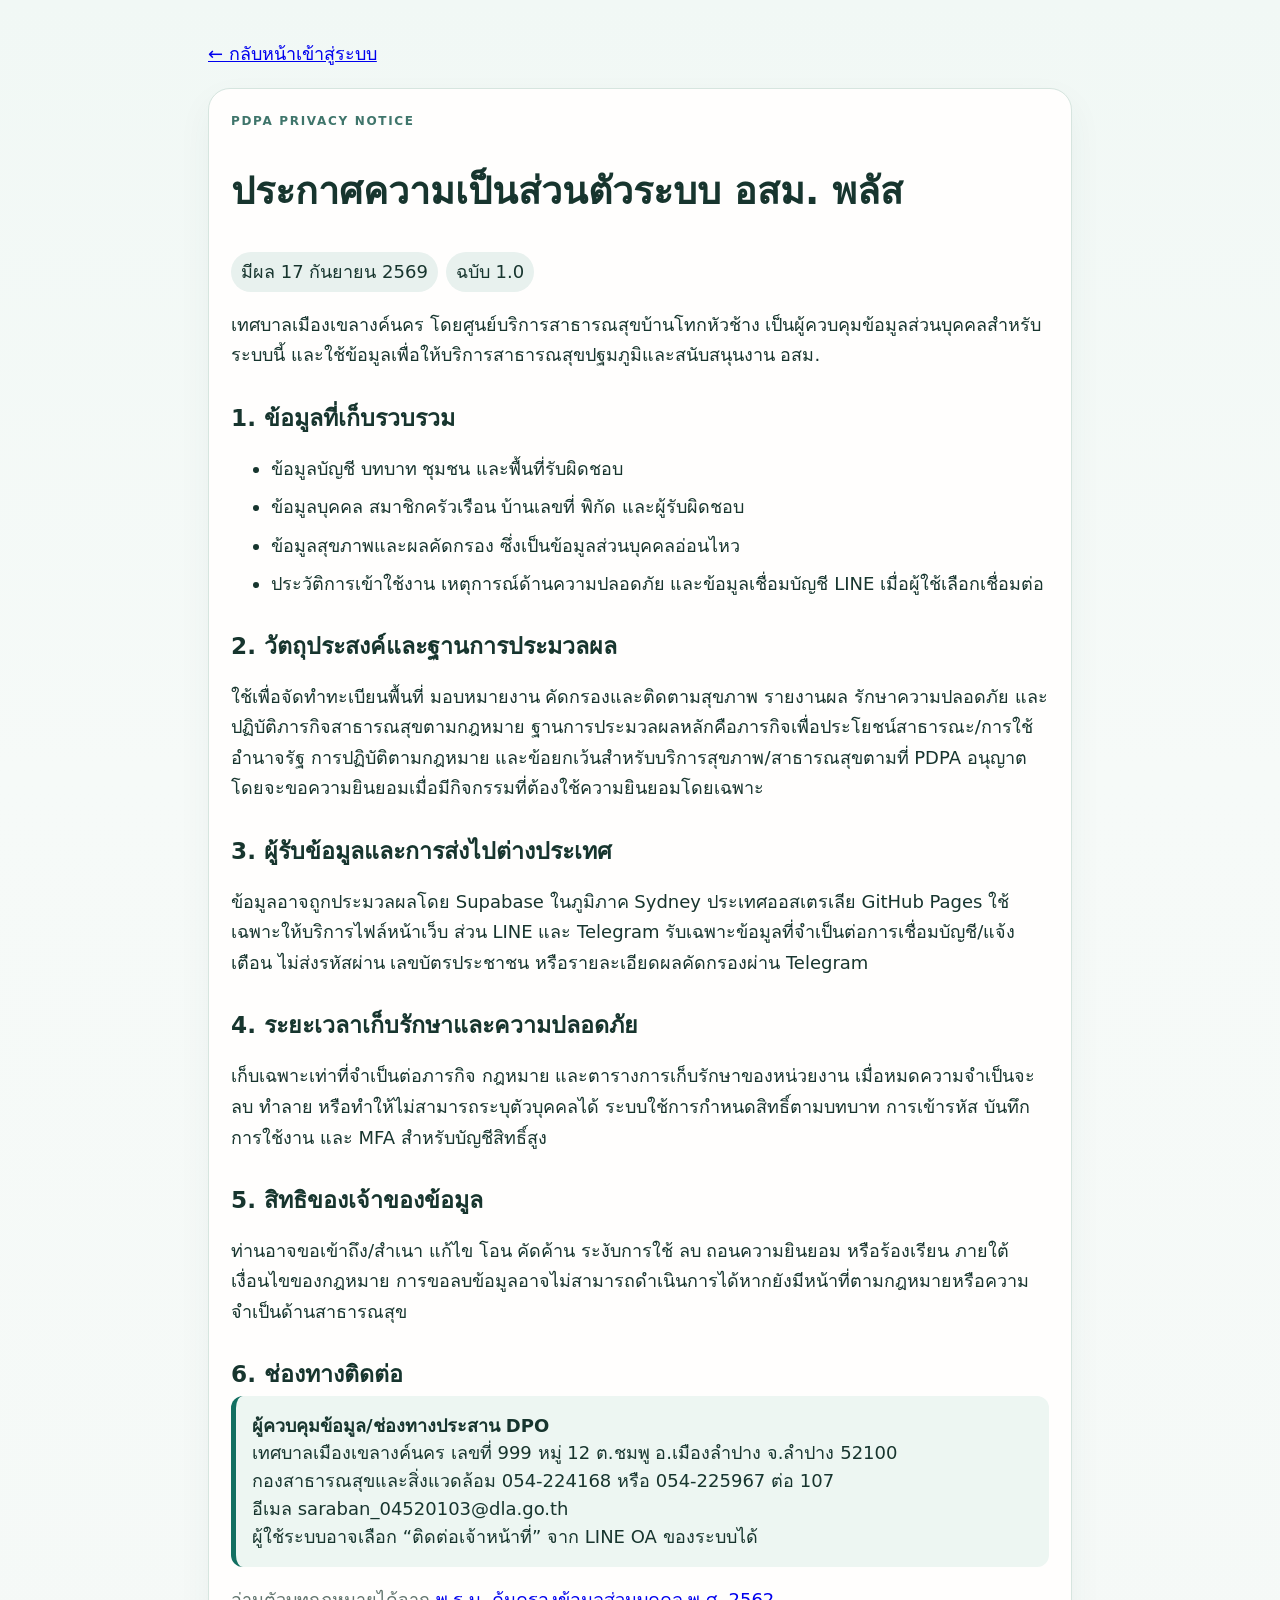
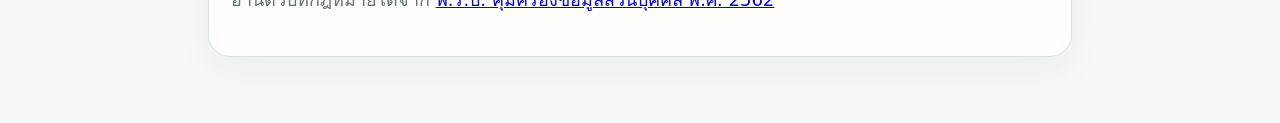
==== privacy.html @ ad9426ee "Harden privileged access and publish PDPA notice" ====
<!doctype html>
<html lang="th">
<head>
  <meta charset="utf-8">
  <meta name="viewport" content="width=device-width,initial-scale=1">
  <meta name="theme-color" content="#f4f7f5">
  <meta http-equiv="Content-Security-Policy" content="default-src 'self'; base-uri 'self'; object-src 'none'; frame-ancestors 'none'; form-action 'self'; style-src 'self' 'unsafe-inline'; img-src 'self' data:; connect-src 'none'">
  <title>ประกาศความเป็นส่วนตัว | อสม. พลัส</title>
  <link rel="stylesheet" href="./style.css?v=2.0.45">
  <style>
    .privacy-page{max-width:900px;margin:0 auto}.privacy-page h1{font-size:clamp(1.6rem,5vw,2.35rem)}.privacy-page h2{margin-top:1.8rem}.privacy-page li{margin:.55rem 0;line-height:1.65}.privacy-page p{line-height:1.7}.privacy-meta{display:flex;gap:8px;flex-wrap:wrap}.privacy-meta span{background:#e8f1ee;border-radius:999px;padding:6px 10px}.privacy-contact{background:#edf6f2;border-left:5px solid #126f61;padding:16px;border-radius:12px}.privacy-back{display:inline-block;margin:12px 0 20px}
  </style>
</head>
<body>
  <main class="shell privacy-page">
    <a class="privacy-back" href="./">← กลับหน้าเข้าสู่ระบบ</a>
    <article class="card">
      <p class="eyebrow">PDPA PRIVACY NOTICE</p>
      <h1>ประกาศความเป็นส่วนตัวระบบ อสม. พลัส</h1>
      <div class="privacy-meta"><span>มีผล 17 กันยายน 2569</span><span>ฉบับ 1.0</span></div>
      <p>เทศบาลเมืองเขลางค์นคร โดยศูนย์บริการสาธารณสุขบ้านโทกหัวช้าง เป็นผู้ควบคุมข้อมูลส่วนบุคคลสำหรับระบบนี้ และใช้ข้อมูลเพื่อให้บริการสาธารณสุขปฐมภูมิและสนับสนุนงาน อสม.</p>

      <h2>1. ข้อมูลที่เก็บรวบรวม</h2>
      <ul><li>ข้อมูลบัญชี บทบาท ชุมชน และพื้นที่รับผิดชอบ</li><li>ข้อมูลบุคคล สมาชิกครัวเรือน บ้านเลขที่ พิกัด และผู้รับผิดชอบ</li><li>ข้อมูลสุขภาพและผลคัดกรอง ซึ่งเป็นข้อมูลส่วนบุคคลอ่อนไหว</li><li>ประวัติการเข้าใช้งาน เหตุการณ์ด้านความปลอดภัย และข้อมูลเชื่อมบัญชี LINE เมื่อผู้ใช้เลือกเชื่อมต่อ</li></ul>

      <h2>2. วัตถุประสงค์และฐานการประมวลผล</h2>
      <p>ใช้เพื่อจัดทำทะเบียนพื้นที่ มอบหมายงาน คัดกรองและติดตามสุขภาพ รายงานผล รักษาความปลอดภัย และปฏิบัติภารกิจสาธารณสุขตามกฎหมาย ฐานการประมวลผลหลักคือภารกิจเพื่อประโยชน์สาธารณะ/การใช้อำนาจรัฐ การปฏิบัติตามกฎหมาย และข้อยกเว้นสำหรับบริการสุขภาพ/สาธารณสุขตามที่ PDPA อนุญาต โดยจะขอความยินยอมเมื่อมีกิจกรรมที่ต้องใช้ความยินยอมโดยเฉพาะ</p>

      <h2>3. ผู้รับข้อมูลและการส่งไปต่างประเทศ</h2>
      <p>ข้อมูลอาจถูกประมวลผลโดย Supabase ในภูมิภาค Sydney ประเทศออสเตรเลีย GitHub Pages ใช้เฉพาะให้บริการไฟล์หน้าเว็บ ส่วน LINE และ Telegram รับเฉพาะข้อมูลที่จำเป็นต่อการเชื่อมบัญชี/แจ้งเตือน ไม่ส่งรหัสผ่าน เลขบัตรประชาชน หรือรายละเอียดผลคัดกรองผ่าน Telegram</p>

      <h2>4. ระยะเวลาเก็บรักษาและความปลอดภัย</h2>
      <p>เก็บเฉพาะเท่าที่จำเป็นต่อภารกิจ กฎหมาย และตารางการเก็บรักษาของหน่วยงาน เมื่อหมดความจำเป็นจะลบ ทำลาย หรือทำให้ไม่สามารถระบุตัวบุคคลได้ ระบบใช้การกำหนดสิทธิ์ตามบทบาท การเข้ารหัส บันทึกการใช้งาน และ MFA สำหรับบัญชีสิทธิ์สูง</p>

      <h2>5. สิทธิของเจ้าของข้อมูล</h2>
      <p>ท่านอาจขอเข้าถึง/สำเนา แก้ไข โอน คัดค้าน ระงับการใช้ ลบ ถอนความยินยอม หรือร้องเรียน ภายใต้เงื่อนไขของกฎหมาย การขอลบข้อมูลอาจไม่สามารถดำเนินการได้หากยังมีหน้าที่ตามกฎหมายหรือความจำเป็นด้านสาธารณสุข</p>

      <h2>6. ช่องทางติดต่อ</h2>
      <div class="privacy-contact"><strong>ผู้ควบคุมข้อมูล/ช่องทางประสาน DPO</strong><br>เทศบาลเมืองเขลางค์นคร เลขที่ 999 หมู่ 12 ต.ชมพู อ.เมืองลำปาง จ.ลำปาง 52100<br>กองสาธารณสุขและสิ่งแวดล้อม 054-224168 หรือ 054-225967 ต่อ 107<br>อีเมล saraban_04520103@dla.go.th<br>ผู้ใช้ระบบอาจเลือก “ติดต่อเจ้าหน้าที่” จาก LINE OA ของระบบได้</div>
      <p class="muted">อ่านตัวบทกฎหมายได้จาก <a href="https://ratchakitcha.soc.go.th/documents/17082307.pdf" rel="noopener noreferrer" target="_blank">พ.ร.บ. คุ้มครองข้อมูลส่วนบุคคล พ.ศ. 2562</a></p>
    </article>
  </main>
</body>
</html>
---- style.css ----
[hidden]{display:none!important}
.health-community-focus span{display:grid;gap:2px}.health-community-focus small{font-size:.7rem;color:#5f756f}
:root{font-family:Inter,system-ui,-apple-system,BlinkMacSystemFont,'Segoe UI',sans-serif;color:#17312d;background:#f2f6f4}*{box-sizing:border-box}body{margin:0;background:linear-gradient(180deg,#eef6f2,#f7f8f6 38%,#edf3f0);min-height:100vh}.shell{max-width:1180px;margin:auto;padding:28px 18px 48px}.topbar,.welcome,.section-head{display:flex;justify-content:space-between;align-items:center;gap:18px}.topbar{margin-bottom:24px}.topbar h1,.card h2{margin:.2rem 0}.sub,.muted{color:#62736f}.eyebrow{font-size:.75rem;letter-spacing:.14em;font-weight:800;color:#3f756b;margin:0}.card{background:#ffffffd9;border:1px solid #dce7e2;border-radius:22px;box-shadow:0 14px 35px #2b50450d;padding:22px;margin-bottom:18px}.auth-card{max-width:560px;margin:9vh auto 0;display:grid;gap:22px}label{display:grid;gap:7px;font-weight:700;margin-bottom:14px}input{width:100%;padding:12px 14px;border:1px solid #cbdad4;border-radius:12px;font:inherit;background:white}.primary,.secondary{border:0;border-radius:12px;padding:11px 16px;font:inherit;font-weight:800;cursor:pointer}.primary{background:#126f61;color:white}.secondary{background:#e8f0ed;color:#20463f}.error{color:#a53f32;min-height:1.2em}.badge{display:inline-flex;align-items:center;border-radius:999px;padding:6px 10px;background:#e4f1ed;color:#176557;font-size:.82rem;font-weight:800}.stats{display:grid;grid-template-columns:repeat(6,minmax(0,1fr));gap:12px;margin:18px 0}.stat{background:white;border:1px solid #dce7e2;border-radius:18px;padding:17px}.stat small{display:block;color:#70817d;margin-top:6px}.stat strong{display:block;font-size:1.7rem;margin-top:6px}.table-wrap{overflow:auto}table{width:100%;border-collapse:collapse}th,td{text-align:left;padding:12px 10px;border-bottom:1px solid #e8efec;white-space:nowrap}th{font-size:.78rem;color:#667a74;text-transform:uppercase}.privacy-note{margin-top:18px;padding:16px 18px;background:#e8f1ee;border-radius:16px;color:#355b53}.good{color:#176557}.warn{color:#946113}.bad{color:#a53f32}code{background:#dbe9e4;padding:2px 5px;border-radius:6px}@media(max-width:900px){.stats{grid-template-columns:repeat(3,1fr)}}@media(max-width:640px){.shell{padding:18px 12px}.topbar,.welcome,.section-head{align-items:flex-start;flex-direction:column}.stats{grid-template-columns:repeat(2,1fr)}.stat strong{font-size:1.35rem}}
.top-actions,.form-actions{display:flex;gap:.7rem;align-items:center;flex-wrap:wrap}.form-actions{justify-content:flex-end}

/* Health module form: keeps the compact portal layout while allowing clinical input. */
.form-grid{display:grid;grid-template-columns:repeat(3,minmax(0,1fr));gap:0 14px;margin:18px 0}.form-grid .full{grid-column:1/-1}.form-grid select{width:100%;padding:12px 14px;border:1px solid #cbdad4;border-radius:12px;font:inherit;background:#fff}.form-grid label:has(input[type="checkbox"]){display:flex;align-items:center;gap:8px;padding-top:8px}.form-grid input[type="checkbox"]{width:auto;accent-color:#126f61}@media(max-width:760px){.form-grid{grid-template-columns:repeat(2,minmax(0,1fr))}}@media(max-width:480px){.form-grid{grid-template-columns:1fr}.form-grid .full{grid-column:auto}}


/* v1.7.1 responsive portal */
.portal-nav{display:flex;gap:8px;margin:14px 0 18px;overflow:auto;padding:2px 0 5px;scrollbar-width:thin}.portal-nav button{flex:0 0 auto;border:1px solid #d4e2dd;background:#fff;color:#47645e;border-radius:999px;padding:10px 16px;font:inherit;font-weight:800;min-height:44px;cursor:pointer}.portal-nav button.active{background:#126f61;color:#fff;border-color:#126f61}.portal-nav button[hidden]{display:none!important}.table-wrap{-webkit-overflow-scrolling:touch;overscroll-behavior-inline:contain}.table-wrap table{min-width:650px}.top-actions button{min-height:44px}
@media(max-width:640px){body{background:#f2f6f4}.shell{padding:0 10px max(28px,env(safe-area-inset-bottom))}.topbar{position:sticky;top:0;z-index:20;margin:0 -10px 12px;padding:12px 12px 10px;background:#f7faf8f2;backdrop-filter:blur(10px);border-bottom:1px solid #dce7e2;display:grid;grid-template-columns:1fr auto;align-items:center}.topbar>div:first-child{min-width:0}.topbar .eyebrow,.topbar .sub{display:none}.topbar h1{font-size:1rem;white-space:nowrap;overflow:hidden;text-overflow:ellipsis;max-width:60vw}.top-actions{gap:6px;flex-wrap:nowrap}.top-actions button{font-size:.76rem;padding:8px 10px}.auth-card{margin:7vh auto 0;padding:20px 16px;border-radius:18px}.card{padding:16px 13px;border-radius:15px;margin-bottom:12px}.welcome{padding:15px 14px;gap:10px}.welcome h2{font-size:1.08rem}.welcome .eyebrow{font-size:.65rem}.badge{font-size:.72rem;padding:5px 8px}.portal-nav{position:sticky;top:63px;z-index:15;background:#f2f6f4f2;margin:0 -10px 12px;padding:8px 10px;backdrop-filter:blur(8px)}.portal-nav button{padding:9px 14px;font-size:.82rem}.stats{grid-template-columns:repeat(2,minmax(0,1fr));gap:8px;margin:10px 0 12px}.stat{padding:13px 11px;border-radius:13px;min-width:0}.stat small{font-size:.72rem;line-height:1.3}.stat strong{font-size:1.35rem}.section-head{gap:9px}.section-head h2{font-size:1.05rem}.table-wrap{margin:0 -3px}.table-wrap table{min-width:610px;font-size:.8rem}.table-wrap th,.table-wrap td{padding:10px 9px}.table-wrap th:first-child,.table-wrap td:first-child{position:sticky;left:0;background:#fff;z-index:1}.table-wrap th:first-child{background:#f7faf8;z-index:2}.privacy-note{font-size:.78rem;padding:12px;margin-top:12px}.form-actions{display:grid;grid-template-columns:1fr 1fr}.form-actions button{width:100%;min-height:44px}}
@media(max-width:380px){.stats{grid-template-columns:1fr}.topbar h1{max-width:50vw}.top-actions #change-password{font-size:0}.top-actions #change-password::after{content:'รหัส';font-size:.76rem}}


/* v1.8 Health Work Center */
.health-center{overflow:visible}.compact-stats{grid-template-columns:repeat(5,minmax(0,1fr));margin-bottom:12px}.life-stage-grid{display:grid;grid-template-columns:repeat(5,minmax(0,1fr));gap:8px;margin:0 0 16px}.life-chip{display:flex;align-items:center;justify-content:space-between;gap:8px;background:#f5f9f7;border:1px solid #dce7e2;border-radius:13px;padding:10px 12px;font-size:.82rem}.life-chip strong{font-size:1.05rem}.health-toolbar{display:grid;grid-template-columns:1.3fr 1fr 1.2fr;gap:10px;align-items:end;margin:12px 0}.health-toolbar label{margin:0}.health-toolbar select{width:100%;padding:11px 12px;border:1px solid #cbdad4;border-radius:12px;background:white;font:inherit}.health-search input{min-width:0}.health-table td small{display:block;color:#71817d;margin-top:3px}.row-open{border:1px solid #cdded8;background:#eef5f2;color:#185b50;border-radius:10px;padding:8px 11px;font:inherit;font-weight:800;cursor:pointer}.nested-card{border:1px solid #dce7e2;background:#f9fbfa;border-radius:18px;padding:16px;margin-top:16px}.nested-card h3{margin:.15rem 0}.person-summary{color:#435d57;line-height:1.55;margin-top:6px}.check-label{display:flex!important;align-items:center;gap:8px;padding:10px 0;margin:0!important}.clinical-note{font-size:.82rem;line-height:1.5;color:#6f5b30;background:#fff8e8;border:1px solid #f0ddb0;border-radius:12px;padding:11px 13px}.notice{padding:12px 14px;border-radius:12px;background:#edf7f3;border:1px solid #cde6dd;margin:12px 0;line-height:1.5}
@media(max-width:900px){.compact-stats{grid-template-columns:repeat(3,1fr)}.life-stage-grid{grid-template-columns:repeat(3,1fr)}.health-toolbar{grid-template-columns:1fr 1fr}.health-search{grid-column:1/-1}}
@media(max-width:640px){.compact-stats{grid-template-columns:repeat(2,1fr)}.life-stage-grid{grid-template-columns:repeat(2,1fr)}.health-toolbar{grid-template-columns:1fr}.health-search{grid-column:auto}.nested-card{padding:13px 11px;border-radius:14px}.health-table{min-width:720px!important}.health-center .section-head>button{width:100%;min-height:44px}.person-summary{font-size:.86rem}}


/* v1.8.1 Smart NCD mobile screening */
.ncd-mobile-card{padding:0;overflow:visible}.ncd-person-head{padding:16px 16px 10px;border-bottom:1px solid #e2ebe7;background:#fff;border-radius:18px 18px 0 0}.ncd-person-summary{display:grid;gap:3px;margin-top:4px}.ncd-person-summary strong{font-size:1.15rem;color:#17312d}.ncd-person-summary span{font-size:.86rem;color:#61736d}.ncd-history-banner{display:grid;grid-template-columns:1fr 1fr;gap:10px;padding:12px 16px;background:#f7faf8;border-bottom:1px solid #e2ebe7}.ncd-history-banner>div{display:grid;gap:6px}.ncd-history-banner strong{font-size:.78rem;color:#5f716b}.ncd-history-banner span{font-size:.88rem}.history-chip-row{display:flex;gap:6px;flex-wrap:wrap}.history-chip{display:inline-flex;padding:5px 9px;border-radius:999px;background:#e9f1ee;color:#315a52;font-size:.76rem;font-weight:800}.history-chip.danger{background:#fde9e6;color:#a53f32}.previous-values-grid{display:grid;grid-template-columns:repeat(6,minmax(0,1fr));gap:8px;padding:12px 16px;background:#fff}.previous-values-grid>div{display:grid;gap:3px;padding:9px 10px;border:1px solid #e0e9e5;border-radius:12px;background:#fbfdfc}.previous-values-grid span{font-size:.7rem;color:#74837f}.previous-values-grid strong{font-size:.95rem}.ncd-form-mobile{display:grid;gap:12px;padding:14px 16px 18px;background:#f6f9f7;border-radius:0 0 18px 18px}.screen-section{background:#fff;border:1px solid #dfe9e5;border-radius:16px;padding:14px}.screen-section h4{margin:0 0 12px;font-size:1rem}.screen-grid{display:grid;gap:10px}.screen-grid.two{grid-template-columns:1fr 1fr}.screen-section label{margin:0}.screen-section input,.screen-section select{min-height:48px}.measurement-grid{display:grid;grid-template-columns:repeat(3,minmax(0,1fr));gap:10px}.measurement-grid label{display:grid;gap:6px}.measurement-grid label>span{font-size:.8rem;color:#5e6f6a}.measure-input{display:grid;grid-template-columns:1fr auto;align-items:center;border:1.5px solid #c7d8d2;border-radius:13px;background:#fff;overflow:hidden}.measure-input input{border:0!important;border-radius:0!important;font-size:1.35rem;font-weight:800;text-align:center;padding:12px 8px;min-width:0}.measure-input b{padding:0 10px;font-size:.72rem;color:#63756f}.danger-toggle{display:flex!important;align-items:flex-start;gap:9px;margin-top:10px!important;padding:11px;border-radius:12px;background:#fff5f3;border:1px solid #f3c8c1;line-height:1.35}.danger-toggle input{width:22px!important;height:22px!important;min-height:auto!important;margin-top:1px}.behavior-card{display:grid;gap:9px;padding:12px 0;border-top:1px dashed #d8e3df}.behavior-card:first-of-type{border-top:0;padding-top:0}.behavior-title{display:flex;justify-content:space-between;gap:10px;align-items:center}.behavior-title small{color:#778781;text-align:right}.segmented{display:grid;grid-template-columns:1fr 1fr;gap:8px}.segmented label{position:relative}.segmented input{position:absolute;opacity:0;pointer-events:none}.segmented span{display:flex;align-items:center;justify-content:center;min-height:48px;border:1.5px solid #c9d9d4;border-radius:13px;background:#f9fbfa;font-weight:800;cursor:pointer}.segmented input:checked+span{background:#126f61;color:#fff;border-color:#126f61;box-shadow:0 4px 12px #126f6124}.frequency-panel{display:grid!important;gap:6px;margin-top:2px!important;padding:10px;background:#fff8df;border:1px solid #efdca2;border-radius:12px}.frequency-panel[hidden]{display:none!important}.live-preview-section{background:#f1f8f5}.live-preview-grid{display:grid;grid-template-columns:repeat(3,1fr);gap:8px}.live-preview-grid>div{display:grid;gap:4px;text-align:center;padding:10px;background:#fff;border-radius:12px;border:1px solid #d7e5df}.live-preview-grid span{font-size:.72rem;color:#6f7f7a}.live-preview-grid strong{font-size:.95rem}.note-field{display:grid!important;gap:7px}.ncd-submit-bar{position:sticky;bottom:max(8px,env(safe-area-inset-bottom));z-index:12;display:grid;gap:4px;padding:8px;background:#f6f9f7e8;backdrop-filter:blur(8px);border-radius:14px}.ncd-submit-bar .primary{min-height:52px;font-size:1rem;box-shadow:0 8px 24px #126f6133}.ncd-submit-bar .error{margin:0;text-align:center;font-size:.82rem}
@media(max-width:760px){.previous-values-grid{grid-template-columns:repeat(3,1fr)}.measurement-grid{grid-template-columns:repeat(2,1fr)}.screen-grid.two{grid-template-columns:1fr}.ncd-history-banner{grid-template-columns:1fr}.ncd-person-head{position:sticky;top:111px;z-index:11;box-shadow:0 5px 14px #17312d0d}.ncd-person-head>button{min-height:44px}.ncd-form-mobile{padding:10px 8px 18px;margin:0}.screen-section{padding:12px 10px;border-radius:14px}.behavior-title{align-items:flex-start;flex-direction:column}.behavior-title small{text-align:left}.measure-input input{font-size:1.25rem}.clinical-note{font-size:.76rem}}
@media(max-width:390px){.previous-values-grid{grid-template-columns:repeat(2,1fr)}.measurement-grid{grid-template-columns:1fr 1fr}.measure-input input{font-size:1.15rem;padding:11px 5px}.measure-input b{padding:0 7px}}


/* v1.8.1 mobile-first NCD screening – source format aligned with j-report NCD export */
.ncd-screen-head{padding-bottom:10px;border-bottom:1px solid #e4ece8}.condition-badges{display:flex;gap:6px;flex-wrap:wrap;margin-top:8px}.condition-badge{display:inline-flex;align-items:center;min-height:30px;padding:5px 10px;border-radius:999px;font-size:.76rem;font-weight:850;background:#eaf3ef;color:#2f6258}.condition-badge.disease{background:#fee9e6;color:#9f3d31}.condition-badge.clear{background:#e7f6ef;color:#176557}.previous-screen-card{margin:12px 0;padding:13px;border:1px solid #d9e6e1;border-radius:15px;background:linear-gradient(180deg,#fbfdfc,#f4f9f7)}.previous-head{display:flex;justify-content:space-between;align-items:center;gap:10px;margin-bottom:10px}.previous-head>div{display:grid;gap:2px}.previous-label{font-size:.72rem;color:#687b75;font-weight:800}.previous-head strong{font-size:.92rem}.source-pill{display:inline-flex;padding:5px 9px;border-radius:999px;background:#e4efeb;color:#355d55;font-size:.7rem;font-weight:800;text-align:center}.previous-grid{display:grid;grid-template-columns:repeat(6,minmax(0,1fr));gap:7px}.previous-grid>div{display:grid;gap:3px;min-width:0;padding:9px 8px;border-radius:11px;background:#fff;border:1px solid #e3ece8}.previous-grid small{font-size:.66rem;color:#74847f}.previous-grid strong{font-size:.9rem;white-space:nowrap}.previous-behavior{margin:9px 0 0;padding-top:8px;border-top:1px dashed #d4e1dc;color:#5a6f68;font-size:.76rem;line-height:1.5}.ncd-mobile-form{display:grid;gap:12px}.ncd-form-section{background:#fff;border:1px solid #dfe9e5;border-radius:16px;padding:14px}.ncd-section-title{display:flex;gap:10px;align-items:flex-start;margin-bottom:13px}.ncd-section-title>span{display:inline-flex;align-items:center;justify-content:center;flex:0 0 28px;width:28px;height:28px;border-radius:50%;background:#126f61;color:#fff;font-size:.8rem;font-weight:900}.ncd-section-title>div{display:grid;gap:2px}.ncd-section-title strong{font-size:.98rem}.ncd-section-title small{font-size:.72rem;color:#74847f;line-height:1.35}.screen-date{max-width:220px}.ncd-mobile-form input,.ncd-mobile-form select{min-height:48px}.measure-grid{display:grid;grid-template-columns:repeat(3,minmax(0,1fr));gap:9px;margin-bottom:12px}.measure-card{display:grid!important;gap:5px;margin:0!important;padding:10px;border:1px solid #d7e4df;border-radius:13px;background:#fbfdfc}.measure-card>span{display:flex;justify-content:space-between;gap:5px;color:#47615a;font-size:.78rem}.measure-card>span small{font-weight:700;color:#83918d}.measure-card input{border:0;border-bottom:2px solid #cbdcd6;border-radius:0;background:transparent;padding:7px 3px;font-size:1.4rem;font-weight:850;text-align:center;min-width:0}.measure-card input:focus{outline:none;border-bottom-color:#126f61}.measure-card.bp-card{background:#fff9f8}.measure-card.glucose-card{background:#f6fcf9}.old-hint{min-height:1em;color:#71827d;font-size:.66rem;line-height:1.25}.choice-field,.behavior-card{border:1px solid #dce7e3;border-radius:14px;padding:12px;margin:0 0 10px;background:#fbfdfc}.choice-field legend,.behavior-card legend{padding:0 4px;font-size:.82rem;font-weight:800;color:#344f48}.choice-pills{display:grid;grid-template-columns:1fr 1fr;gap:8px}.choice-pills label{position:relative;margin:0}.choice-pills input{position:absolute;opacity:0;pointer-events:none}.choice-pills span{display:flex;align-items:center;justify-content:center;min-height:50px;border:1.5px solid #c9dad4;border-radius:12px;background:#fff;font-size:.9rem;font-weight:850;cursor:pointer}.choice-pills input:checked+span{background:#126f61;border-color:#126f61;color:#fff;box-shadow:0 5px 14px #126f6126}.danger-choice input[value="yes"]:checked+span{background:#b94436;border-color:#b94436}.frequency-wrap{margin:9px 0 0!important;padding:10px;border-radius:12px;background:#fff8df;border:1px solid #efdda5}.frequency-wrap[hidden]{display:none!important}.exercise-card{display:grid!important;gap:8px}.ncd-live-preview{display:grid;grid-template-columns:repeat(4,minmax(0,1fr));gap:7px;margin-bottom:12px}.ncd-live-preview>div{display:grid;gap:3px;padding:10px 8px;border:1px solid #dce7e3;border-radius:12px;background:#f7faf9;text-align:center}.ncd-live-preview small{color:#75857f;font-size:.68rem}.ncd-live-preview strong{font-size:.82rem;line-height:1.25}.ncd-save-bar{position:sticky;bottom:max(8px,env(safe-area-inset-bottom));z-index:18;display:grid;gap:4px;padding:8px;background:#f6f9f7e8;border:1px solid #dbe7e2;border-radius:14px;backdrop-filter:blur(10px);box-shadow:0 8px 30px #17312d17}.ncd-save-bar .primary{min-height:54px;font-size:1rem}.ncd-save-bar .error{margin:0;text-align:center;font-size:.78rem}
@media(max-width:760px){.ncd-mobile-card{margin-left:-2px;margin-right:-2px}.ncd-screen-head{position:sticky;top:111px;z-index:12;padding:10px;background:#f9fbfaf2;backdrop-filter:blur(9px);border-radius:12px;box-shadow:0 4px 14px #17312d0b}.ncd-screen-head>button{min-height:44px;width:auto!important}.previous-screen-card{padding:11px;margin:10px 0}.previous-grid{grid-template-columns:repeat(3,1fr)}.ncd-form-section{padding:12px 10px;border-radius:14px}.measure-grid{grid-template-columns:repeat(2,minmax(0,1fr));gap:8px}.measure-card{padding:9px 8px}.measure-card input{font-size:1.3rem;min-height:44px}.screen-date{max-width:none}.choice-pills span{min-height:52px}.ncd-live-preview{grid-template-columns:repeat(2,1fr)}.ncd-save-bar{bottom:max(6px,env(safe-area-inset-bottom))}.source-pill{max-width:52%;white-space:normal}.previous-head{align-items:flex-start}}
@media(max-width:390px){.previous-grid{grid-template-columns:repeat(2,1fr)}.measure-card input{font-size:1.18rem}.ncd-section-title small{font-size:.68rem}}

/* v1.8.9 optional mental-health 2Q */
.mental-2q-summary{margin:14px 0;padding:14px;border:1px solid #d9e5e1;border-radius:16px;background:#f8fbfa}.mental-2q-summary>div:first-child{display:grid;gap:3px}.mental-2q-summary>div:first-child strong{font-size:.98rem}.mental-2q-summary>div:first-child small{color:#6c7e78;line-height:1.4}.mental-2q-stats{grid-template-columns:repeat(3,minmax(0,1fr));margin:10px 0}.mental-2q-stats .stat{padding:12px}.mental-2q-question{border:1px solid #d6e4df;border-radius:14px;padding:13px;margin:0 0 11px;background:#fbfdfc}.mental-2q-question legend{padding:0 5px;color:#2e4d46;font-size:.86rem;font-weight:800;line-height:1.5}.mental-2q-footer{display:flex;align-items:center;justify-content:space-between;gap:10px;flex-wrap:wrap}.mental-2q-status{display:inline-flex;align-items:center;min-height:34px;padding:6px 11px;border-radius:999px;background:#edf1f0;color:#52655f;font-size:.78rem;font-weight:850}.mental-2q-status.assessed,.mental-2q-status[data-status="assessed"]{background:#e1f3eb;color:#176557}.mental-2q-status.incomplete,.mental-2q-status[data-status="incomplete"]{background:#fff1cf;color:#8a5a08}.compact-button{min-height:40px;padding:8px 12px}.mental-result{display:inline-block;margin:6px 0;font-weight:850}
@media(max-width:640px){.mental-2q-summary{padding:12px 10px}.mental-2q-stats{grid-template-columns:repeat(3,minmax(0,1fr))}.mental-2q-stats .stat{padding:10px 8px}.mental-2q-stats .stat strong{font-size:1.25rem}.mental-2q-question{padding:12px 9px}.mental-2q-question .choice-pills span{min-height:54px}.mental-2q-footer{align-items:stretch;flex-direction:column}.mental-2q-footer .compact-button{width:100%}}@media(max-width:360px){.mental-2q-stats{grid-template-columns:1fr}}
@media(max-width:760px){.ncd-form-section{scroll-margin-top:190px}}

/* v1.8.10 centered, touch-friendly login */
body:has(#login-card:not([hidden])) .shell{min-height:100svh;display:grid;grid-template-rows:auto minmax(0,1fr)}body:has(#login-card:not([hidden])) .topbar{margin-bottom:0}body:has(#login-card:not([hidden])) #login-card{align-self:center;width:min(100%,540px);margin:clamp(18px,4vh,42px) auto}.login-card{overflow:hidden}.login-intro{text-align:center}.login-intro h2{font-size:clamp(1.4rem,4vw,1.8rem)}.login-intro p:last-child{color:#62736f;line-height:1.55;margin-bottom:0}#login-form{display:grid;gap:2px}#login-form label{font-size:.95rem;text-align:left}#login-form input{min-height:58px;padding:14px 16px;font-size:1rem}.password-field{position:relative}.password-field input{padding-right:64px!important}.password-toggle{position:absolute;top:5px;right:5px;display:inline-flex;align-items:center;justify-content:center;width:48px;height:48px;padding:0;border:0;border-radius:11px;background:#e8f0ed;color:#20463f;cursor:pointer;touch-action:manipulation}.password-toggle:hover{background:#dbe9e4}.password-toggle:focus-visible{outline:3px solid #79b6aa;outline-offset:2px}.password-toggle svg{width:25px;height:25px}.password-toggle svg path,.password-toggle svg circle{fill:none;stroke:currentColor;stroke-width:1.9;stroke-linecap:round;stroke-linejoin:round}.password-toggle .eye-slash{opacity:0}.password-toggle[aria-pressed="true"] .eye-slash{opacity:1}.login-submit{width:100%;min-height:58px;margin-top:4px;font-size:1.08rem;box-shadow:0 10px 24px #126f6130}.login-version{text-align:center;color:#70817d;font-size:.78rem;font-weight:800;letter-spacing:.04em;padding-top:2px;border-top:1px solid #e6eeeb}.login-card .error{margin:5px 0 0;text-align:center}@media(max-width:640px){body:has(#login-card:not([hidden])) .shell{padding:0 12px max(18px,env(safe-area-inset-bottom))}body:has(#login-card:not([hidden])) #login-card{margin:14px auto;padding:22px 18px}.login-intro p:last-child{font-size:.86rem}#login-form input,.login-submit{min-height:58px}}

/* v1.8.37 mobile login keypad modes */
.login-agency span{display:block}.login-mode{display:grid;grid-template-columns:1fr 1fr;gap:8px;margin:12px 0 14px;padding:5px;border:1px solid #d9e7e2;border-radius:14px;background:#f2f7f5}.login-mode button{min-height:48px;padding:9px 10px;border:0;border-radius:10px;background:transparent;color:#536c65;font-weight:800;cursor:pointer;touch-action:manipulation}.login-mode button.active{background:#087f70;color:#fff;box-shadow:0 5px 14px #087f7030}.login-keyboard-help{margin:0 0 7px!important;color:#58716a;font-size:.82rem!important;line-height:1.45;text-align:left}.login-card[data-login-mode="staff"] .login-keyboard-help{color:#6a7471}@media(max-width:420px){.login-mode button{font-size:.92rem;min-height:52px}.login-keyboard-help{font-size:.8rem!important}}

/* v1.8.7 Smart Care D-inspired measurement controls */
.previous-fill{width:100%;min-height:46px;margin:0 0 10px;border:1px solid #b9d7cd;border-radius:12px;background:#eaf6f2;color:#175f53;font:inherit;font-weight:850;cursor:pointer}.measure-card>label{display:flex;justify-content:space-between;gap:5px;margin:0;color:#47615a;font-size:.82rem}.measure-card>label small{font-weight:700;color:#83918d}.measure-control{display:grid;grid-template-columns:42px minmax(0,1fr) 42px;align-items:stretch;border:1.5px solid #c7d9d3;border-radius:12px;overflow:hidden;background:#fff}.measure-control input{width:100%;min-height:48px;border:0!important;border-radius:0!important;border-bottom:0!important;background:#fff!important;padding:6px 2px!important;font-size:1.35rem;font-weight:900;text-align:center;min-width:0}.measure-control button{min-width:42px;border:0;background:#e9f3ef;color:#126f61;font:900 1.4rem/1 system-ui;cursor:pointer;touch-action:manipulation}.measure-control button:active{background:#126f61;color:#fff}.measure-range{width:100%;min-height:30px!important;height:30px!important;margin:0;padding:0!important;border:0!important;background:transparent!important;accent-color:#126f61;cursor:pointer}.measure-range::-webkit-slider-thumb{width:24px;height:24px}.measure-range::-moz-range-thumb{width:22px;height:22px}.measure-card:focus-within{border-color:#84b7a8;box-shadow:0 0 0 3px #126f6112}.bp-card .measure-control button{background:#f9e9e6;color:#a4473b}.glucose-card .measure-control button{background:#e4f4ec;color:#187055}@media(max-width:760px){.measure-control{grid-template-columns:40px minmax(0,1fr) 40px}.measure-control button{min-width:40px}.measure-control input{font-size:1.22rem}.measure-range{min-height:34px!important;height:34px!important}}@media(max-width:390px){.measure-grid{grid-template-columns:1fr}.measure-control{grid-template-columns:48px minmax(0,1fr) 48px}.measure-control button{min-width:48px}.measure-control input{font-size:1.4rem}}

/* v1.8.11 role-aware dimensional portal and OSM-PHC community workspace */
.portal-nav{display:grid;grid-template-columns:repeat(auto-fit,minmax(150px,1fr));gap:12px;overflow:visible;padding:3px 2px 10px}.portal-nav button{display:flex;align-items:center;gap:10px;min-height:76px;padding:11px 13px;border:1px solid #c7d9d3;border-radius:16px;background:linear-gradient(180deg,#fff,#edf4f1);color:#355b53;text-align:left;box-shadow:0 6px 0 #b8ccc5,0 11px 22px #17312d14;transform:translateY(0);transition:transform .15s ease,box-shadow .15s ease,background .15s ease}.portal-nav button:hover{transform:translateY(-2px);box-shadow:0 8px 0 #afc7bf,0 15px 26px #17312d18}.portal-nav button:active{transform:translateY(4px);box-shadow:0 2px 0 #9fb8b0,0 5px 12px #17312d12}.portal-nav button.active{background:linear-gradient(145deg,#168675,#0d6558);border-color:#0d6558;color:#fff;box-shadow:0 6px 0 #084b42,0 13px 26px #126f6130}.portal-nav-icon{display:inline-flex;align-items:center;justify-content:center;flex:0 0 38px;width:38px;height:38px;border-radius:12px;background:#dceae5;color:#126f61;font-size:1.3rem;font-weight:900}.portal-nav button.active .portal-nav-icon{background:#ffffff24;color:#fff}.portal-nav button>span:last-child{display:grid;gap:2px;min-width:0}.portal-nav button strong{font-size:.9rem;line-height:1.25}.portal-nav button small{font-size:.66rem;font-weight:700;opacity:.76;line-height:1.25}.community-open{min-height:42px;padding:8px 13px;border:1px solid #a9cec3;border-radius:11px;background:#e5f3ee;color:#126f61;font:inherit;font-weight:850;cursor:pointer}.community-open:hover{background:#126f61;color:#fff}.community-workspace{margin:16px 0 20px;padding:18px;border:1px solid #bcd8cf;border-radius:18px;background:linear-gradient(180deg,#f9fdfb,#edf6f2);box-shadow:0 12px 28px #17312d12;scroll-margin-top:145px}.community-loading{padding:28px;text-align:center;font-weight:800;color:#557069}.community-workspace-head{display:flex;justify-content:space-between;align-items:flex-start;gap:14px}.community-workspace-head h3{margin:4px 0;font-size:1.35rem}.community-workspace-head p:last-child{margin:0;color:#60736d;line-height:1.45}.community-actions{display:grid;grid-template-columns:repeat(5,minmax(0,1fr));gap:9px;margin:16px 0}.community-actions button{display:grid;grid-template-columns:auto 1fr;grid-template-rows:auto auto;gap:1px 8px;align-items:center;min-height:68px;padding:10px;border:1px solid #c8dbd4;border-radius:13px;background:#fff;color:#355b53;text-align:left;box-shadow:0 4px 0 #c5d6d0;cursor:pointer}.community-actions button>span{grid-row:1/3;font-size:1.2rem}.community-actions button strong{font-size:.82rem}.community-actions button small{font-size:.66rem;color:#71827d}.community-actions button.active{background:#126f61;border-color:#126f61;color:#fff;box-shadow:0 4px 0 #084b42}.community-actions button.active small{color:#d7ece6}.community-view{padding-top:4px}.community-view h4{margin:4px 0 12px}.community-view td small{display:block;margin-top:3px;color:#72827d;white-space:normal}.community-metrics{display:grid;grid-template-columns:repeat(4,minmax(0,1fr));gap:10px}.community-metrics article{padding:14px;border:1px solid #d2e2dc;border-radius:14px;background:#fff}.community-metrics small{display:block;color:#6e807a}.community-metrics strong{display:block;margin-top:5px;font-size:1.55rem}.community-scope-note{margin:12px 0 0;padding:11px 13px;border-radius:12px;background:#e1f0eb;color:#315d54;font-size:.8rem}.community-map-link{display:inline-flex;min-height:36px;align-items:center;padding:6px 10px;border-radius:9px;background:#e5f3ee;color:#126f61;font-weight:850;text-decoration:none}.health-community-focus{display:flex;justify-content:space-between;align-items:center;gap:10px;margin:12px 0;padding:10px 12px;border:1px solid #bad8cf;border-radius:13px;background:#e7f4ef;color:#285d53}.health-community-focus button{min-height:40px}@media(max-width:760px){.portal-nav{grid-template-columns:repeat(2,minmax(0,1fr));gap:10px;margin:10px 0 18px;padding:3px 2px 9px}.portal-nav button{min-height:72px;padding:10px;box-shadow:0 5px 0 #b8ccc5,0 9px 18px #17312d12}.portal-nav button.active{box-shadow:0 5px 0 #084b42,0 11px 22px #126f6128}.portal-nav-icon{width:36px;height:36px;flex-basis:36px}.community-workspace{margin:12px -2px 18px;padding:13px 10px;scroll-margin-top:120px}.community-workspace-head{align-items:stretch;flex-direction:column}.community-workspace-head>button{width:100%;min-height:42px}.community-actions{grid-template-columns:repeat(2,minmax(0,1fr));gap:8px}.community-actions button{min-height:66px}.community-metrics{grid-template-columns:repeat(2,minmax(0,1fr));gap:8px}.health-community-focus{align-items:stretch;flex-direction:column}.health-community-focus button{width:100%}}

/* v1.8.12 save confirmation dialog */
.save-confirmation{position:fixed;inset:0;z-index:90;display:grid;place-items:center;padding:20px;background:#102a268f;backdrop-filter:blur(5px)}.save-confirmation[hidden]{display:none!important}.save-confirmation-card{width:min(100%,430px);padding:28px 22px 22px;border:1px solid #b9d9cf;border-radius:24px;background:#fff;text-align:center;box-shadow:0 24px 70px #0b28224d;animation:save-confirmation-in .18s ease-out}.save-confirmation-icon{display:inline-flex;align-items:center;justify-content:center;width:76px;height:76px;border-radius:50%;background:#dff5eb;color:#08705e;font-size:2.8rem;font-weight:900;box-shadow:0 8px 24px #126f6124}.save-confirmation-card h3{margin:14px 0 5px;color:#145e52;font-size:1.55rem}.save-confirmation-card p{margin:0 0 18px;color:#5d716b;line-height:1.55}.save-confirmation-card .primary{width:100%;min-height:58px;font-size:1.08rem;box-shadow:0 7px 0 #084b42,0 13px 22px #126f612e}.save-confirmation-card .primary:active{transform:translateY(4px);box-shadow:0 3px 0 #084b42,0 7px 12px #126f6124}@keyframes save-confirmation-in{from{opacity:0;transform:translateY(12px) scale(.97)}to{opacity:1;transform:none}}@media(max-width:390px){.save-confirmation{padding:14px}.save-confirmation-card{padding:24px 16px 18px;border-radius:20px}.save-confirmation-icon{width:68px;height:68px;font-size:2.45rem}}

/* v1.8.13 responsive primary navigation: collapsible desktop sidebar + mobile bottom bar */
.portal-nav-toggle-icon{display:inline-flex;align-items:center;justify-content:center;font-size:1.65rem;font-weight:900;transition:transform .18s ease}.portal-nav-toggle-text{font-size:.78rem;font-weight:850}
@media(min-width:901px){#portal:not([hidden]){display:grid;grid-template-columns:248px minmax(0,1fr);column-gap:18px;align-items:start;transition:grid-template-columns .18s ease}#portal>.welcome{grid-column:1/-1}#portal>.portal-nav{grid-column:1;grid-row:2;position:sticky;top:18px;display:grid;grid-template-columns:1fr;gap:10px;margin:0;padding:12px;border:1px solid #cfe0da;border-radius:20px;background:#f8fbfaf2;box-shadow:0 14px 32px #17312d12;backdrop-filter:blur(10px)}#portal>.portal-nav button{width:100%;min-height:68px}#portal>.portal-nav .portal-nav-toggle{min-height:44px;justify-content:center;background:#e4efeb;border-color:#c9ddd6;box-shadow:none;color:#315c53}#portal>[data-portal-panel]{grid-column:2;grid-row:2;min-width:0;margin-top:0}#portal.nav-collapsed{grid-template-columns:84px minmax(0,1fr)}#portal.nav-collapsed>.portal-nav{padding:10px 8px}#portal.nav-collapsed>.portal-nav button{justify-content:center;padding:9px;gap:0}#portal.nav-collapsed>.portal-nav button>span:last-child{display:none}#portal.nav-collapsed .portal-nav-toggle-icon{transform:rotate(180deg)}#portal.nav-collapsed .portal-nav-icon{flex-basis:40px;width:40px;height:40px}}
@media(max-width:900px){body:has(#portal:not([hidden])) .shell{padding-bottom:calc(98px + env(safe-area-inset-bottom))}#portal:not([hidden]){display:block}#portal>.portal-nav{position:fixed;inset:auto 0 0 0;z-index:60;display:grid;grid-template-columns:repeat(4,minmax(0,1fr));gap:4px;margin:0;padding:8px 8px calc(7px + env(safe-area-inset-bottom));border-top:1px solid #c8dbd4;background:#fffffff2;box-shadow:0 -10px 30px #17312d1f;backdrop-filter:blur(14px);overflow:visible}#portal>.portal-nav .portal-nav-toggle{display:none!important}#portal>.portal-nav button{display:grid;grid-template-columns:1fr;grid-template-rows:auto auto;justify-items:center;align-content:center;gap:3px;min-width:0;min-height:64px;padding:6px 3px;border:0;border-radius:14px;background:transparent;color:#526b65;text-align:center;box-shadow:none}#portal>.portal-nav button:hover{transform:none;box-shadow:none}#portal>.portal-nav button:active{transform:translateY(2px);box-shadow:none}#portal>.portal-nav button.active{background:linear-gradient(145deg,#168675,#0d6558);color:#fff;box-shadow:0 4px 0 #084b42,0 8px 16px #126f6126;transform:translateY(-2px)}#portal>.portal-nav button>span:last-child{display:block;min-width:0}#portal>.portal-nav .portal-nav-icon{width:30px;height:28px;flex-basis:28px;border-radius:9px;background:#e1ece8;font-size:1.05rem}#portal>.portal-nav button.active .portal-nav-icon{background:#ffffff24}#portal>.portal-nav strong{display:block;overflow:hidden;font-size:.68rem;line-height:1.15;text-overflow:ellipsis}#portal>.portal-nav small{display:none}}@media(max-width:370px){#portal>.portal-nav{padding-left:4px;padding-right:4px;gap:2px}#portal>.portal-nav button{padding-left:1px;padding-right:1px}#portal>.portal-nav strong{font-size:.62rem}}

/* v1.8.42 compact Health Work Center heading and admin-only operational notes */
.health-center-heading{align-items:flex-start;margin:-4px 0 8px}.health-center .health-center-heading h2{font-size:clamp(1.05rem,2vw,1.3rem);line-height:1.2;margin:.08rem 0 0}.health-center .health-center-heading .eyebrow{font-size:.65rem;line-height:1.2}.health-admin-intro{display:grid;grid-template-columns:minmax(0,1fr) auto;align-items:center;gap:10px;margin:0 0 12px}.health-admin-intro .muted{margin:0;font-size:.82rem;line-height:1.45}.health-admin-intro .go-live-note{grid-column:1/-1;margin:0}.health-admin-intro[hidden]{display:none!important}@media(max-width:640px){.health-center{padding-top:12px}.health-center-heading{margin:0 0 6px;gap:0}.health-center .health-center-heading h2{font-size:1.05rem}.health-center .health-center-heading .eyebrow{font-size:.6rem}.health-admin-intro{grid-template-columns:1fr}.health-admin-intro .secondary{width:100%;min-height:44px}.health-admin-intro .go-live-note{grid-column:auto}}

/* v1.8.14 larger, clearer text and tap-first behavior choices */
body{font-size:17px;line-height:1.5}button,input,select{font-size:1rem}.card h2,.section-head h2{font-size:1.45rem}.section-head h3{font-size:1.3rem}.stat small{font-size:.84rem}.ncd-person-summary,.person-summary{font-size:1rem}.ncd-section-title>span{flex-basis:34px;width:34px;height:34px;font-size:1rem}.ncd-section-title strong{font-size:1.16rem}.ncd-section-title small{font-size:.86rem;line-height:1.5}.measure-card>label{font-size:.96rem}.old-hint{font-size:.78rem}.choice-field legend,.behavior-card legend,.mental-2q-question legend{font-size:1.02rem;line-height:1.55}.choice-pills span{min-height:58px;padding:10px 8px;font-size:1.04rem;line-height:1.3}.behavior-state-choice span{min-height:64px;font-size:1.2rem}.frequency-wrap{display:grid;gap:10px;margin-top:12px!important;padding:13px}.frequency-wrap[hidden]{display:none!important}.frequency-label{font-size:1rem;color:#664a12}.frequency-choices{grid-template-columns:repeat(3,minmax(0,1fr))}.frequency-choices span{min-height:66px}.behavior-state-choice input:checked+span::before,.frequency-choices input:checked+span::before{content:'✓';margin-right:7px;font-size:1.15em;font-weight:950}.ncd-live-preview small{font-size:.8rem}.ncd-live-preview strong{font-size:.95rem}.ncd-save-bar .primary{min-height:60px;font-size:1.12rem}#portal>.portal-nav strong{font-size:1rem}.community-actions button strong{font-size:.95rem}.community-actions button small{font-size:.78rem}@media(max-width:900px){#portal>.portal-nav strong{font-size:.76rem;line-height:1.2}}@media(max-width:640px){body{font-size:17px}.card h2,.section-head h2{font-size:1.28rem}.ncd-section-title strong{font-size:1.12rem}.ncd-section-title small{font-size:.84rem}.choice-pills span{min-height:60px;font-size:1.05rem}.behavior-state-choice span{min-height:66px;font-size:1.22rem}.frequency-choices{grid-template-columns:1fr}.frequency-choices span{min-height:62px;font-size:1.08rem}.mental-2q-question .choice-pills span{min-height:60px}.compact-button{min-height:48px;font-size:1rem}}@media(max-width:370px){#portal>.portal-nav strong{font-size:.7rem}}


/* v1.8.47 compact NCD identity + fixed in-page screening navigation */
.health-person-name{display:inline;padding:0;border:0;background:transparent;color:#17312d;font:inherit;font-weight:900;text-align:left;cursor:pointer;text-decoration:underline;text-decoration-color:#b9d3ca;text-underline-offset:3px}.health-person-name:hover{color:#08705e}.ncd-screen-head{position:relative!important;top:auto!important;display:flex!important;flex-direction:row!important;align-items:flex-start!important;gap:10px;padding:9px 10px!important;margin:0 0 7px;border:1px solid #dce7e2;border-radius:13px;background:#fbfdfc!important;box-shadow:none!important;backdrop-filter:none!important}.ncd-identity{display:grid;gap:4px;min-width:0;flex:1}.ncd-screen-head .person-summary{display:grid;gap:1px;margin:0;line-height:1.25}.ncd-screen-head .person-summary strong{font-size:1rem;line-height:1.25;color:#17312d;white-space:nowrap;overflow:hidden;text-overflow:ellipsis}.ncd-screen-head .person-summary span{font-size:.78rem;color:#61736d;white-space:normal}.ncd-screen-head .condition-badges{margin-top:2px;gap:4px}.ncd-screen-head .condition-badge{min-height:25px;padding:3px 8px;font-size:.68rem}.ncd-screen-head>#ncd-close{flex:0 0 auto;min-height:38px!important;padding:7px 10px!important;font-size:.82rem}.ncd-section-nav{position:sticky;top:66px;z-index:17;display:grid;grid-template-columns:repeat(4,minmax(0,1fr));gap:5px;margin:0 0 10px;padding:6px;border:1px solid #cfe0da;border-radius:13px;background:#f7faf8f2;box-shadow:0 5px 16px #17312d12;backdrop-filter:blur(10px)}.ncd-section-nav button{min-width:0;min-height:42px;padding:7px 4px;border:1px solid transparent;border-radius:10px;background:transparent;color:#526b65;font:inherit;font-size:.78rem;font-weight:850;cursor:pointer}.ncd-section-nav button.active{background:#126f61;color:#fff;border-color:#126f61;box-shadow:0 3px 0 #084b42}.ncd-form-section{scroll-margin-top:124px}.glucose-state-field{margin-top:2px!important}.glucose-state-choice span{min-height:58px;padding:9px 8px;text-align:center;line-height:1.3}.glucose-state-choice input:checked+span::before{content:'✓';margin-right:6px;font-weight:950}@media(max-width:640px){.ncd-screen-head{padding:8px 9px!important;margin:0 0 6px}.ncd-screen-head .person-summary strong{font-size:.96rem}.ncd-screen-head .person-summary span{font-size:.74rem}.ncd-section-nav{top:62px;margin-left:-2px;margin-right:-2px;padding:5px;gap:4px}.ncd-section-nav button{min-height:44px;padding:6px 2px;font-size:.72rem}.ncd-form-section{scroll-margin-top:118px}.glucose-state-choice{grid-template-columns:1fr 1fr}.glucose-state-choice span{font-size:.92rem;min-height:62px}.health-person-name{font-size:1rem}}@media(max-width:370px){.ncd-section-nav button{font-size:.66rem}.ncd-screen-head .person-summary span{font-size:.7rem}.glucose-state-choice span{font-size:.86rem;padding-left:5px;padding-right:5px}}


/* v1.8.47 concise post-screening health feedback for older VHV users */
.compact-result{display:grid;gap:4px}.compact-result strong{font-size:1.05rem}.compact-result span{color:#58716a;font-size:.88rem}.health-feedback-card{margin:12px 0;padding:16px;border:2px solid #c9dfd7;border-radius:18px;background:#fff;box-shadow:0 12px 30px #17312d12;scroll-margin-top:90px}.health-feedback-head{display:flex;justify-content:space-between;align-items:flex-start;gap:12px}.health-feedback-head h3{margin:2px 0;font-size:1.3rem}.health-feedback-head .muted{margin:2px 0 0;font-size:.86rem}.health-feedback-status{display:inline-flex;max-width:48%;padding:7px 10px;border-radius:999px;background:#edf3f1;color:#46615a;font-size:.8rem;font-weight:900;line-height:1.25;text-align:center}.health-feedback-status.good{background:#e3f4ed;color:#176557}.health-feedback-status.warn{background:#fff1cf;color:#845707}.health-feedback-status.bad{background:#fde9e6;color:#a53f32}.health-feedback-metrics{display:grid;grid-template-columns:repeat(5,minmax(0,1fr));gap:8px;margin:14px 0}.health-feedback-metrics article{display:grid;gap:3px;min-width:0;padding:11px 9px;border:1px solid #dce8e4;border-radius:13px;background:#f8fbfa}.health-feedback-metrics small{color:#6d7e79;font-size:.76rem}.health-feedback-metrics strong{font-size:1.12rem;line-height:1.25}.health-feedback-metrics span{font-size:.76rem;line-height:1.35;color:#536b64}.health-feedback-changes{padding:11px 12px;border-radius:13px;background:#f3f7f5}.health-feedback-changes>strong{font-size:.9rem}.health-feedback-change-list{display:flex;gap:6px;flex-wrap:wrap;margin-top:7px}.health-feedback-change-list span{display:inline-flex;padding:6px 9px;border-radius:999px;background:#fff;border:1px solid #d7e5e0;font-size:.78rem;font-weight:800}.health-feedback-advice{margin-top:12px;padding:12px 13px;border-radius:13px;background:#edf7f3}.health-feedback-advice>strong{font-size:1rem}.health-feedback-advice ul{margin:7px 0 0;padding-left:1.3rem}.health-feedback-advice li{margin:5px 0;line-height:1.45}.health-feedback-privacy{margin:10px 0;color:#6b7c77;font-size:.76rem}.health-feedback-actions{display:grid;grid-template-columns:1.4fr 1fr;gap:8px}.health-feedback-actions button{min-height:54px;font-size:1rem}.save-confirmation-actions{display:grid;gap:9px}.save-confirmation-actions .primary,.save-confirmation-actions .secondary{width:100%;min-height:56px}.save-confirmation-actions .secondary{background:#eef3f1}@media(max-width:760px){.health-feedback-card{padding:13px 10px;border-radius:15px;scroll-margin-top:76px}.health-feedback-head{display:grid;gap:8px}.health-feedback-status{max-width:none;width:max-content;max-width:100%}.health-feedback-metrics{grid-template-columns:repeat(2,minmax(0,1fr));gap:7px}.health-feedback-metrics article:last-child{grid-column:1/-1}.health-feedback-metrics strong{font-size:1.16rem}.health-feedback-metrics span{font-size:.8rem}.health-feedback-actions{grid-template-columns:1fr}.health-feedback-actions button{min-height:58px;font-size:1.06rem}}@media(max-width:370px){.health-feedback-metrics{grid-template-columns:1fr}.health-feedback-metrics article:last-child{grid-column:auto}}


/* v1.8.47 Thai CV Risk: zero-extra-input preview, compact for older VHV users */
@media(min-width:761px){.ncd-live-preview{grid-template-columns:repeat(5,minmax(0,1fr))}}
.cvd-preview-tile{border-color:#c6ddd5!important;background:#f2faf7!important}.cvd-preview-tile strong.good{color:#176557}.cvd-preview-tile strong.warn{color:#946113}.cvd-preview-tile strong.bad{color:#a53f32}
@media(max-width:760px){.cvd-preview-tile{grid-column:1/-1}.cvd-preview-tile strong{font-size:1.05rem}}

/* v1.8.47 target-first Health screening selector */
.health-target-shortcuts{display:flex;align-items:center;justify-content:space-between;gap:14px;margin:12px 0;padding:14px;border:1px solid #cfe0da;border-radius:16px;background:#f4faf7}.health-target-shortcuts>div:first-child{display:grid;gap:3px}.health-target-shortcuts strong{font-size:1.04rem}.health-target-shortcuts small{color:#5c716a}.health-target-actions{display:grid;grid-template-columns:1fr 1fr;gap:8px;min-width:min(100%,390px)}.health-target-actions button{min-height:52px;font-weight:900}.health-target-actions button.active{background:#087f70;color:#fff;border-color:#087f70;box-shadow:0 4px 0 #05584e;transform:translateY(-1px)}@media(max-width:700px){.health-target-shortcuts{display:grid;padding:12px 10px}.health-target-actions{width:100%;min-width:0}.health-target-actions button{min-height:58px;padding:9px 7px;font-size:.98rem}}


/* v1.8.63 elder-friendly pastel design system */
:root{
  --phc-bg:#f6faf8;
  --phc-surface:#fffefd;
  --phc-surface-soft:#f2f8f5;
  --phc-border:#d6e5df;
  --phc-text:#17352e;
  --phc-muted:#5f736c;
  --phc-primary:#08705e;
  --phc-primary-dark:#055446;
  --phc-focus:#5aa996;
  --phc-green-bg:#e7f6ee;--phc-green:#176545;--phc-green-border:#abd8bf;
  --phc-yellow-bg:#fff6d8;--phc-yellow:#806000;--phc-yellow-border:#ead58e;
  --phc-orange-bg:#ffead8;--phc-orange:#a64e00;--phc-orange-border:#efbd8a;
  --phc-red-bg:#fde8e7;--phc-red:#a6342b;--phc-red-border:#e9ada8;
}
html{-webkit-text-size-adjust:100%;text-size-adjust:100%}
body{font-size:18px;line-height:1.55;color:var(--phc-text);background:linear-gradient(180deg,#f1f8f5 0%,var(--phc-bg) 45%,#f5f9f7 100%)}
.card,.nested-card,.stat{border-color:var(--phc-border);background:var(--phc-surface)}
.sub,.muted{color:var(--phc-muted)}
.primary{min-height:56px;background:var(--phc-primary);color:#fff;border:2px solid var(--phc-primary);border-radius:14px;font-size:1rem;font-weight:850;box-shadow:0 4px 0 var(--phc-primary-dark),0 8px 18px #08705e20}
.primary:active{transform:translateY(2px);box-shadow:0 2px 0 var(--phc-primary-dark),0 4px 10px #08705e18}
.secondary{min-height:52px;background:#e9f3ef;color:#22584e;border:2px solid #c8ddd5;border-radius:14px;font-size:1rem;font-weight:850}
button,input,select,textarea{font-size:1rem}
input:not([type="radio"]):not([type="checkbox"]):not([type="range"]),select,textarea{min-height:54px;border-width:2px;border-color:#bfd5cd;border-radius:13px}
button:focus-visible,a:focus-visible,input:focus-visible,select:focus-visible,textarea:focus-visible{outline:4px solid #8fcdbf;outline-offset:2px}
.stat{min-height:106px}.stat small{font-size:.94rem;line-height:1.35;color:#60746d}.stat strong{font-size:1.85rem;line-height:1.15;color:#153b32}
.bad{color:var(--phc-red)}.warn{color:var(--phc-yellow)}.attention{color:var(--phc-orange)}.good{color:var(--phc-green)}
td.good{background:var(--phc-green-bg)}td.warn{background:var(--phc-yellow-bg)}td.attention{background:var(--phc-orange-bg)}td.bad{background:var(--phc-red-bg)}
.error:not(:empty){padding:10px 12px;border:1px solid var(--phc-red-border);border-radius:12px;background:var(--phc-red-bg);color:var(--phc-red);font-weight:800}
.notice{background:#edf7f3;border-color:#c5e0d6}.notice.go-live-note,.clinical-note{background:var(--phc-yellow-bg);border-color:var(--phc-yellow-border);color:#6d5511}
.health-feedback-status.good{background:var(--phc-green-bg);color:var(--phc-green);border:1px solid var(--phc-green-border)}
.health-feedback-status.warn{background:var(--phc-yellow-bg);color:var(--phc-yellow);border:1px solid var(--phc-yellow-border)}
.health-feedback-status.attention{background:var(--phc-orange-bg);color:var(--phc-orange);border:1px solid var(--phc-orange-border)}
.health-feedback-status.bad{background:var(--phc-red-bg);color:var(--phc-red);border:1px solid var(--phc-red-border)}
.cvd-preview-tile strong.attention{color:var(--phc-orange)!important}
.myh-msg:not(:empty){padding:11px 12px;border-radius:12px;border:1px solid #cbded6;background:#eef7f3}.myh-msg.good{background:var(--phc-green-bg);border-color:var(--phc-green-border);color:var(--phc-green)}.myh-msg.bad{background:var(--phc-red-bg);border-color:var(--phc-red-border);color:var(--phc-red)}
.wf22-actions .wf22-task[data-wf-task="missing"]{background:var(--phc-yellow-bg)!important;border-color:var(--phc-yellow-border)!important;color:#71570c!important}
.wf22-actions .wf22-task[data-wf-task="review"]{background:var(--phc-orange-bg)!important;border-color:var(--phc-orange-border)!important;color:#894100!important}
.wf22-actions .wf22-task[data-wf-task="outside"]{background:var(--phc-red-bg)!important;border-color:var(--phc-red-border)!important;color:#8c3028!important}
#stats.care60-host .care60-next button[data-care60-health="due"]{background:var(--phc-yellow-bg)!important;border-color:var(--phc-yellow-border)!important;color:#71570c!important}
#stats.care60-host .care60-next button.map{background:var(--phc-orange-bg)!important;border-color:var(--phc-orange-border)!important;color:#894100!important}
#stats.care60-host .care60-next button.bad{background:var(--phc-red-bg)!important;border-color:var(--phc-red-border)!important;color:#8c3028!important}
#stats.care60-host .care60-kpi{background:var(--phc-surface)!important;border-color:var(--phc-border)!important}
#stats.care60-host .care60-kpi small,#stats.care60-host .care60-stage small,#stats.care60-host .care60-special small{font-size:.96rem!important;line-height:1.35!important;color:#5e726b!important}
#stats.care60-host .care60-kpi strong,#stats.care60-host .care60-stage strong,#stats.care60-host .care60-special strong{font-size:1.65rem!important}
.care60-status-legend{display:grid;grid-template-columns:repeat(4,minmax(0,1fr));gap:8px;padding:10px;border:1px solid var(--phc-border);border-radius:14px;background:#fbfdfc}
.care60-status-legend span{display:flex;align-items:center;gap:7px;min-height:40px;padding:7px 9px;border-radius:11px;font-size:.88rem;font-weight:850;line-height:1.25}
.care60-status-legend i{width:14px;height:14px;flex:0 0 14px;border-radius:50%}.care60-status-legend .green{background:var(--phc-green-bg);color:var(--phc-green)}.care60-status-legend .green i{background:#2c8b5b}.care60-status-legend .yellow{background:var(--phc-yellow-bg);color:var(--phc-yellow)}.care60-status-legend .yellow i{background:#d4a900}.care60-status-legend .orange{background:var(--phc-orange-bg);color:var(--phc-orange)}.care60-status-legend .orange i{background:#df7000}.care60-status-legend .red{background:var(--phc-red-bg);color:var(--phc-red)}.care60-status-legend .red i{background:#cc4137}
.myh-house-pick,.wf22-task,.community-actions button,.row-open,.health-target-actions button{min-height:56px}
.myh-house-pick strong{font-size:1.14rem}.myh-house-pick small{font-size:.92rem;line-height:1.45}
.health-person-name{font-size:1.04rem}.health-table td small{font-size:.9rem;line-height:1.4}
.ncd-section-title strong{font-size:1.18rem}.ncd-section-title small{font-size:.92rem}.ncd-screen-head .person-summary strong{font-size:1.06rem}.ncd-screen-head .person-summary span{font-size:.88rem}.condition-badge{font-size:.84rem}.old-hint{font-size:.84rem}
@media(max-width:900px){
  body:has(#portal:not([hidden])) .shell{padding-bottom:calc(110px + env(safe-area-inset-bottom))}
  #portal>.portal-nav{padding:9px 7px calc(8px + env(safe-area-inset-bottom));gap:5px}
  #portal>.portal-nav button{min-height:72px;border-radius:15px}
  #portal>.portal-nav .portal-nav-icon{width:34px;height:32px;flex-basis:32px;font-size:1.16rem}
  #portal>.portal-nav strong{font-size:.86rem;line-height:1.18;white-space:normal}
}
@media(max-width:640px){
  body{font-size:18px}.shell{padding-left:10px;padding-right:10px}.card{padding:16px 13px}
  .topbar h1{font-size:1.15rem}.welcome h2{font-size:1.25rem}.welcome .eyebrow{font-size:.72rem}.badge{font-size:.88rem;padding:7px 10px}
  .card h2,.section-head h2{font-size:1.35rem}.section-head h3{font-size:1.22rem}
  .stats{gap:9px}.stat{padding:14px 12px;min-height:104px}.stat small{font-size:.93rem}.stat strong{font-size:1.72rem}
  .table-wrap table{font-size:1rem}.table-wrap th{font-size:.88rem}.table-wrap th,.table-wrap td{padding:12px 10px}
  .portal-nav strong{font-size:.86rem!important}
  .care60-status-legend{grid-template-columns:1fr 1fr}.care60-status-legend span{min-height:46px;font-size:.94rem}
  #stats.care60-host .care60-kpi small,#stats.care60-host .care60-stage small,#stats.care60-host .care60-special small{font-size:1rem!important}
  #stats.care60-host .care60-kpi strong,#stats.care60-host .care60-stage strong,#stats.care60-host .care60-special strong{font-size:1.72rem!important}
  .ncd-screen-head .person-summary strong{font-size:1.08rem}.ncd-screen-head .person-summary span{font-size:.9rem}.ncd-section-nav button{font-size:.82rem;min-height:48px}.ncd-section-title small{font-size:.9rem}
  .choice-pills span{font-size:1.08rem;min-height:62px}.clinical-note,.privacy-note{font-size:.92rem;line-height:1.55}
}
@media(max-width:370px){#portal>.portal-nav strong{font-size:.78rem!important}.care60-status-legend{grid-template-columns:1fr 1fr}.care60-status-legend span{font-size:.88rem;padding:6px}}


/* v2.0.2 compact five-item mobile navigation */
@media(max-width:900px){
  body:has(#portal:not([hidden])) .shell{padding-bottom:calc(86px + env(safe-area-inset-bottom))}
  #portal>.portal-nav{grid-template-columns:repeat(5,minmax(0,1fr));gap:3px;padding:6px 5px calc(6px + env(safe-area-inset-bottom))}
  #portal>.portal-nav button{min-height:58px;padding:5px 2px;gap:2px;border-radius:12px}
  #portal>.portal-nav .portal-nav-icon{width:28px;height:26px;flex-basis:26px;border-radius:8px;font-size:1rem}
  #portal>.portal-nav strong{font-size:.68rem!important;line-height:1.1;white-space:normal;overflow:visible;text-overflow:clip}
  #portal>.portal-nav button.active{transform:translateY(-1px);box-shadow:0 3px 0 #084b42,0 6px 12px #126f6120}
}
@media(max-width:390px){
  #portal>.portal-nav{gap:2px;padding-left:3px;padding-right:3px}
  #portal>.portal-nav button{min-height:56px;padding-left:1px;padding-right:1px}
  #portal>.portal-nav strong{font-size:.62rem!important}
}


/* v2.0.9 final mobile UI polish */
#ncd-close{min-width:48px!important;min-height:48px!important;padding:8px 12px!important}
@media(max-width:900px){
  body:has(#portal:not([hidden])) .shell{padding-bottom:calc(96px + env(safe-area-inset-bottom))}
  #portal>.portal-nav{grid-template-columns:repeat(5,minmax(0,1fr));gap:4px;padding:7px 5px calc(7px + env(safe-area-inset-bottom))}
  #portal>.portal-nav button{min-height:66px;padding:5px 2px;align-content:center}
  #portal>.portal-nav .portal-nav-icon{width:30px;height:28px;flex-basis:28px;font-size:1.05rem}
  #portal>.portal-nav strong{font-size:.76rem!important;line-height:1.14;white-space:normal;overflow:visible;text-overflow:clip;word-break:keep-all}
}
@media(max-width:640px){
  #portal .eyebrow{display:none!important}
}
@media(max-width:390px){
  #portal>.portal-nav{gap:3px;padding-left:3px;padding-right:3px}
  #portal>.portal-nav button{min-height:64px}
  #portal>.portal-nav strong{font-size:.74rem!important;line-height:1.12}
}


/* v2.0.11 NCD history + bottom-only guarded save */
.ncd-save-bar{position:static!important;bottom:auto!important;z-index:auto!important;margin-top:6px;padding:14px 12px!important;background:#f7fbf9!important;border:1px solid #d6e5df!important;border-radius:15px!important;backdrop-filter:none!important;box-shadow:none!important}
.ncd-submit-hint{margin:0 0 8px;text-align:center;color:#5f736c;font-size:.9rem;font-weight:750;line-height:1.45}
#ncd-submit:disabled{cursor:not-allowed;opacity:.48;transform:none!important;box-shadow:none!important;background:#7fa99f!important;border-color:#7fa99f!important}
#ncd-submit:not(:disabled){min-height:60px}
@media(max-width:640px){.ncd-save-bar{margin-top:8px;padding:13px 10px!important}.ncd-submit-hint{font-size:.88rem}}


/* v2.0.11 previous history visibility */
.previous-empty{margin:4px 0 0;padding:11px 12px;border:1px dashed #c8dcd5;border-radius:12px;background:#f8fbfa;color:#5f736c;font-size:.9rem;line-height:1.5}
.previous-fill:disabled{cursor:not-allowed;opacity:.62;background:#f1f5f3;color:#6f817b;border-color:#d6e2de;box-shadow:none}

/* v2.0.19 field-first health workflow */
.health-performance-overview{display:grid;gap:12px;margin-bottom:16px;padding-bottom:16px;border-bottom:1px solid #dfe9e5}.health-performance-overview .health-center-heading{margin-bottom:0}.health-worklist-start{margin-top:0}.health-field-status{margin:10px 0;padding:11px 13px;border-radius:13px;border:1px solid #a9d5c6;background:#eaf7f1;color:#155d49;font-weight:850;line-height:1.45}.health-field-status[data-tone="warn"]{border-color:#e2c77d;background:#fff7df;color:#795d10}.health-field-status[data-tone="danger"]{border-color:#e0a39d;background:#fff0ed;color:#8d352f}.health-center[data-portal-panel="health"]{padding-top:16px}.health-center[data-portal-panel="health"]>.health-community-focus:first-child,.health-center[data-portal-panel="health"]>.health-worklist-start:first-child{margin-top:0}@media(max-width:640px){.health-performance-overview{gap:9px;margin-bottom:12px;padding-bottom:12px}.health-center[data-portal-panel="health"]{padding-top:12px}.health-field-status{font-size:.88rem;padding:10px 11px;margin:8px 0}}

/* v2.0.20 shared Staff performance scope */
.performance-scope-head{align-items:flex-start}.performance-scope-control{display:grid;grid-template-columns:1fr 1fr;gap:6px;padding:5px;border:1px solid #cbded7;border-radius:14px;background:#f2f8f5;min-width:min(100%,330px)}.performance-scope-control[hidden]{display:none!important}.performance-scope-control button{min-height:48px;padding:8px 12px;border:0;border-radius:10px;background:transparent;color:#355e54;font:inherit;font-weight:900;cursor:pointer}.performance-scope-control button.active{background:#08705e;color:#fff;box-shadow:0 3px 0 #055446}.performance-scope-note{margin:0 0 10px;font-size:.88rem;line-height:1.45}@media(max-width:640px){.performance-scope-head{gap:9px}.performance-scope-control{width:100%;min-width:0}.performance-scope-control button{min-height:54px;font-size:.96rem}.performance-scope-note{font-size:.84rem;margin-bottom:8px}}

/* v2.0.30 precomputed target manager */
.health-target-admin{display:grid;gap:10px;margin:10px 0 12px;padding:13px;border:1px solid #cbded7;border-radius:16px;background:#f7fbf9}.health-target-admin[hidden]{display:none!important}.health-target-admin-head{display:flex;justify-content:space-between;align-items:flex-start;gap:10px}.health-target-admin-head h3{margin:.05rem 0;font-size:1.08rem}.health-target-admin-head small{color:#62766f}.health-target-admin-summary{display:flex;gap:8px;flex-wrap:wrap}.health-target-admin-summary span{padding:7px 10px;border-radius:999px;background:#eaf4f0;color:#355e54;font-size:.84rem}.health-target-admin-groups{display:grid;grid-template-columns:repeat(5,minmax(0,1fr));gap:8px}.health-target-group{display:flex;justify-content:space-between;align-items:center;gap:8px;min-height:62px;padding:9px 10px;border:1px solid #cbded7;border-radius:13px;background:#fff;color:#355e54;font:inherit;text-align:left;cursor:pointer}.health-target-group span{display:grid;gap:2px}.health-target-group small{color:#71847e;font-size:.77rem}.health-target-group b{font-size:.78rem;padding:4px 7px;border-radius:999px;background:#edf2f0}.health-target-group.active{border-color:#6eb5a3;background:#eaf7f1;color:#135f4f}.health-target-group.active b{background:#cdebdc;color:#135f4f}.health-target-group:disabled{cursor:default;opacity:.9}.health-target-admin-status{margin:0;font-size:.84rem}@media(max-width:800px){.health-target-admin-groups{grid-template-columns:1fr 1fr}.health-target-admin-head{display:grid}.health-target-admin-head button{width:100%}}@media(max-width:430px){.health-target-admin-groups{grid-template-columns:1fr}.health-target-group{min-height:56px}}

/* v2.0.31 report snapshot controls */
.health-target-admin-actions{display:flex;gap:8px;flex-wrap:wrap}.health-target-admin-actions button{min-height:46px}#report-snapshot-status{margin:0;font-size:.84rem;color:#526a63}@media(max-width:800px){.health-target-admin-actions{display:grid}.health-target-admin-actions button{width:100%}}

/* v2.0.31 login branding and iPhone overflow guard */
html,body{max-width:100%;overflow-x:hidden}.shell{width:100%;min-width:0}.login-card,.login-card>*,#login-form,#login-form label,.password-field,.login-mode{min-width:0;max-width:100%}.login-mode button{min-width:0}.cloud-login-logo{display:block;width:104px;height:104px;margin:0 auto 12px;object-fit:cover;border:4px solid #fff;border-radius:50%;background:#fff;box-shadow:0 10px 28px #214c421f}@media(max-width:640px){body:has(#login-card:not([hidden])) #login-card{width:calc(100vw - 24px);max-width:calc(100vw - 24px)}.cloud-login-logo{width:92px;height:92px;margin-bottom:10px;border-radius:50%}}
@media(max-width:640px){body:has(#login-card:not([hidden])) .topbar{display:none}body:has(#login-card:not([hidden])) .shell{grid-template-rows:minmax(0,1fr)}body:has(#login-card:not([hidden])) #login-card{margin:10px auto;padding:16px 18px}.cloud-login-logo{width:78px;height:78px;margin-bottom:7px;border-radius:50%}.login-intro h2{font-size:1.28rem}.login-intro p:last-child{margin-top:.35rem;font-size:.8rem;line-height:1.4}.login-mode{margin:8px 0 10px}.login-mode button{min-height:48px}#login-form input,.login-submit{min-height:54px}.login-keyboard-help{font-size:.76rem!important}}

/* v2.0.32 operational ownership */
.assignment-fallback,.assignment-ok{display:block;margin-top:5px;padding:4px 7px;border-radius:9px;font-size:.78rem;font-weight:850;line-height:1.35}.assignment-fallback{background:#fff1d8;color:#7a5410;border:1px solid #efd39a}.assignment-ok{background:#eaf6f0;color:#23634f;border:1px solid #cfe5da}#health-assignment-wrap select{min-width:220px}

/* v2.0.33 stabilization, paged worklist and repeat-screening confirmation */
.performance-scope-control{grid-template-columns:repeat(3,1fr)}.performance-owner-wrap{display:flex;align-items:center;gap:10px;margin:8px 0 14px;font-weight:800;color:#345a52}.performance-owner-wrap[hidden]{display:none!important}.performance-owner-wrap select{min-height:48px;min-width:260px;border:1px solid #bfd8d0;border-radius:13px;background:#fff;padding:8px 12px;font:inherit}.health-load-more{display:block;min-width:220px;min-height:50px;margin:14px auto 4px}.repeat-screening-dialog{position:fixed;inset:0;z-index:10050;display:grid;place-items:center;padding:18px;background:rgba(20,40,36,.56);backdrop-filter:blur(3px)}.repeat-screening-card{width:min(100%,480px);border:2px solid #d8e6e1;border-radius:22px;background:#fff;padding:24px;box-shadow:0 22px 60px rgba(20,45,40,.28);text-align:center}.repeat-screening-card.same-day{border-color:#e56959;background:#fff8f6}.repeat-screening-icon{display:grid;place-items:center;width:58px;height:58px;margin:0 auto 12px;border-radius:50%;background:#fff1cf;color:#8b5c00;font-size:2rem;font-weight:950}.repeat-screening-card.same-day .repeat-screening-icon{background:#ffe0db;color:#a3261d}.repeat-screening-card h2{margin:0 0 10px;font-size:1.45rem}.repeat-screening-card p{margin:8px 0;color:#49635d;line-height:1.55}.repeat-screening-actions{display:grid;grid-template-columns:1fr 1fr;gap:10px;margin-top:20px}.repeat-screening-actions button{min-height:56px;font-size:1.05rem;font-weight:900}@media(max-width:700px){.performance-owner-wrap{display:grid}.performance-owner-wrap select{width:100%;min-width:0}.repeat-screening-card{padding:20px 16px}.repeat-screening-actions{grid-template-columns:1fr}.repeat-screening-actions button{min-height:60px}}
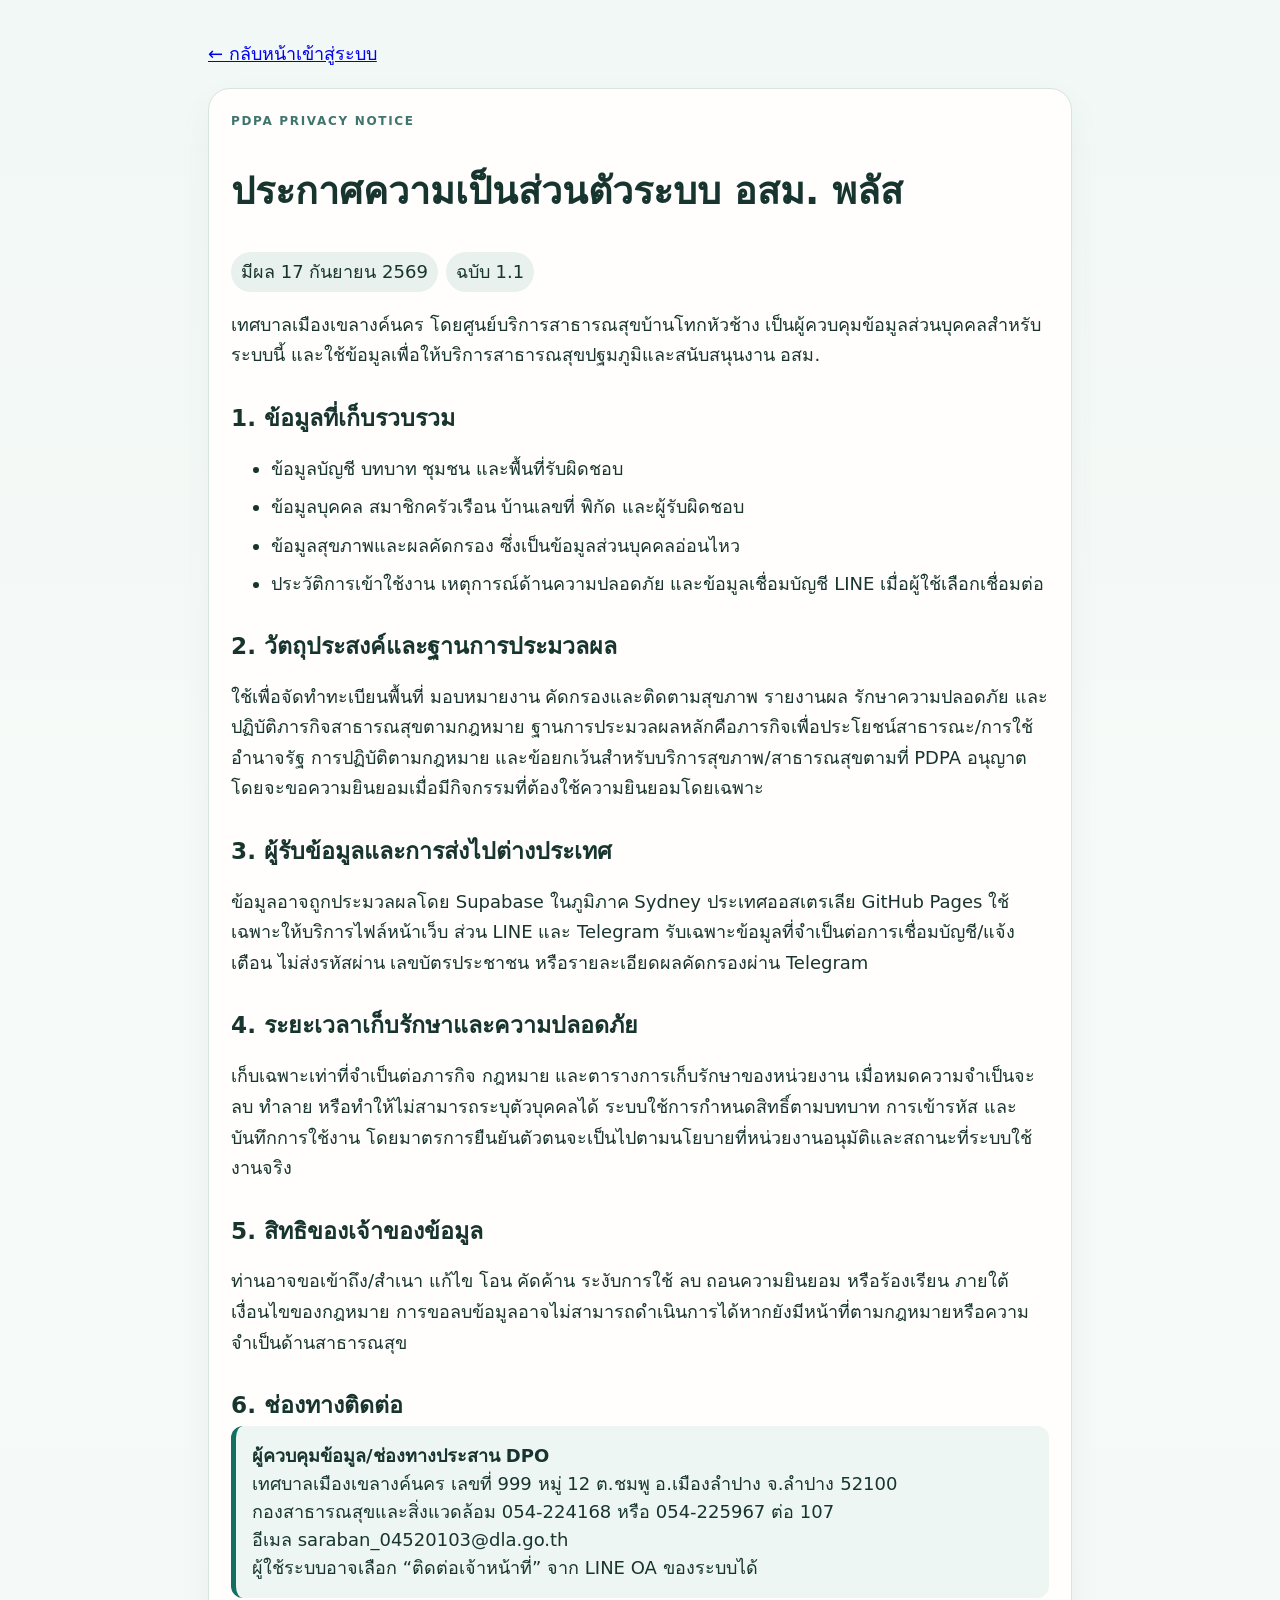
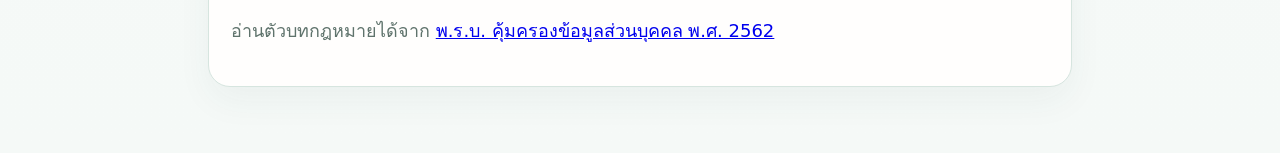
==== commit d41db3cf: "Align privacy notice with current auth policy" ====
--- a/privacy.html
+++ b/privacy.html
@@ -17,7 +17,7 @@
     <article class="card">
       <p class="eyebrow">PDPA PRIVACY NOTICE</p>
       <h1>ประกาศความเป็นส่วนตัวระบบ อสม. พลัส</h1>
-      <div class="privacy-meta"><span>มีผล 17 กันยายน 2569</span><span>ฉบับ 1.0</span></div>
+      <div class="privacy-meta"><span>มีผล 17 กันยายน 2569</span><span>ฉบับ 1.1</span></div>
       <p>เทศบาลเมืองเขลางค์นคร โดยศูนย์บริการสาธารณสุขบ้านโทกหัวช้าง เป็นผู้ควบคุมข้อมูลส่วนบุคคลสำหรับระบบนี้ และใช้ข้อมูลเพื่อให้บริการสาธารณสุขปฐมภูมิและสนับสนุนงาน อสม.</p>
 
       <h2>1. ข้อมูลที่เก็บรวบรวม</h2>
@@ -30,7 +30,7 @@
       <p>ข้อมูลอาจถูกประมวลผลโดย Supabase ในภูมิภาค Sydney ประเทศออสเตรเลีย GitHub Pages ใช้เฉพาะให้บริการไฟล์หน้าเว็บ ส่วน LINE และ Telegram รับเฉพาะข้อมูลที่จำเป็นต่อการเชื่อมบัญชี/แจ้งเตือน ไม่ส่งรหัสผ่าน เลขบัตรประชาชน หรือรายละเอียดผลคัดกรองผ่าน Telegram</p>
 
       <h2>4. ระยะเวลาเก็บรักษาและความปลอดภัย</h2>
-      <p>เก็บเฉพาะเท่าที่จำเป็นต่อภารกิจ กฎหมาย และตารางการเก็บรักษาของหน่วยงาน เมื่อหมดความจำเป็นจะลบ ทำลาย หรือทำให้ไม่สามารถระบุตัวบุคคลได้ ระบบใช้การกำหนดสิทธิ์ตามบทบาท การเข้ารหัส บันทึกการใช้งาน และ MFA สำหรับบัญชีสิทธิ์สูง</p>
+      <p>เก็บเฉพาะเท่าที่จำเป็นต่อภารกิจ กฎหมาย และตารางการเก็บรักษาของหน่วยงาน เมื่อหมดความจำเป็นจะลบ ทำลาย หรือทำให้ไม่สามารถระบุตัวบุคคลได้ ระบบใช้การกำหนดสิทธิ์ตามบทบาท การเข้ารหัส และบันทึกการใช้งาน โดยมาตรการยืนยันตัวตนจะเป็นไปตามนโยบายที่หน่วยงานอนุมัติและสถานะที่ระบบใช้งานจริง</p>
 
       <h2>5. สิทธิของเจ้าของข้อมูล</h2>
       <p>ท่านอาจขอเข้าถึง/สำเนา แก้ไข โอน คัดค้าน ระงับการใช้ ลบ ถอนความยินยอม หรือร้องเรียน ภายใต้เงื่อนไขของกฎหมาย การขอลบข้อมูลอาจไม่สามารถดำเนินการได้หากยังมีหน้าที่ตามกฎหมายหรือความจำเป็นด้านสาธารณสุข</p>
